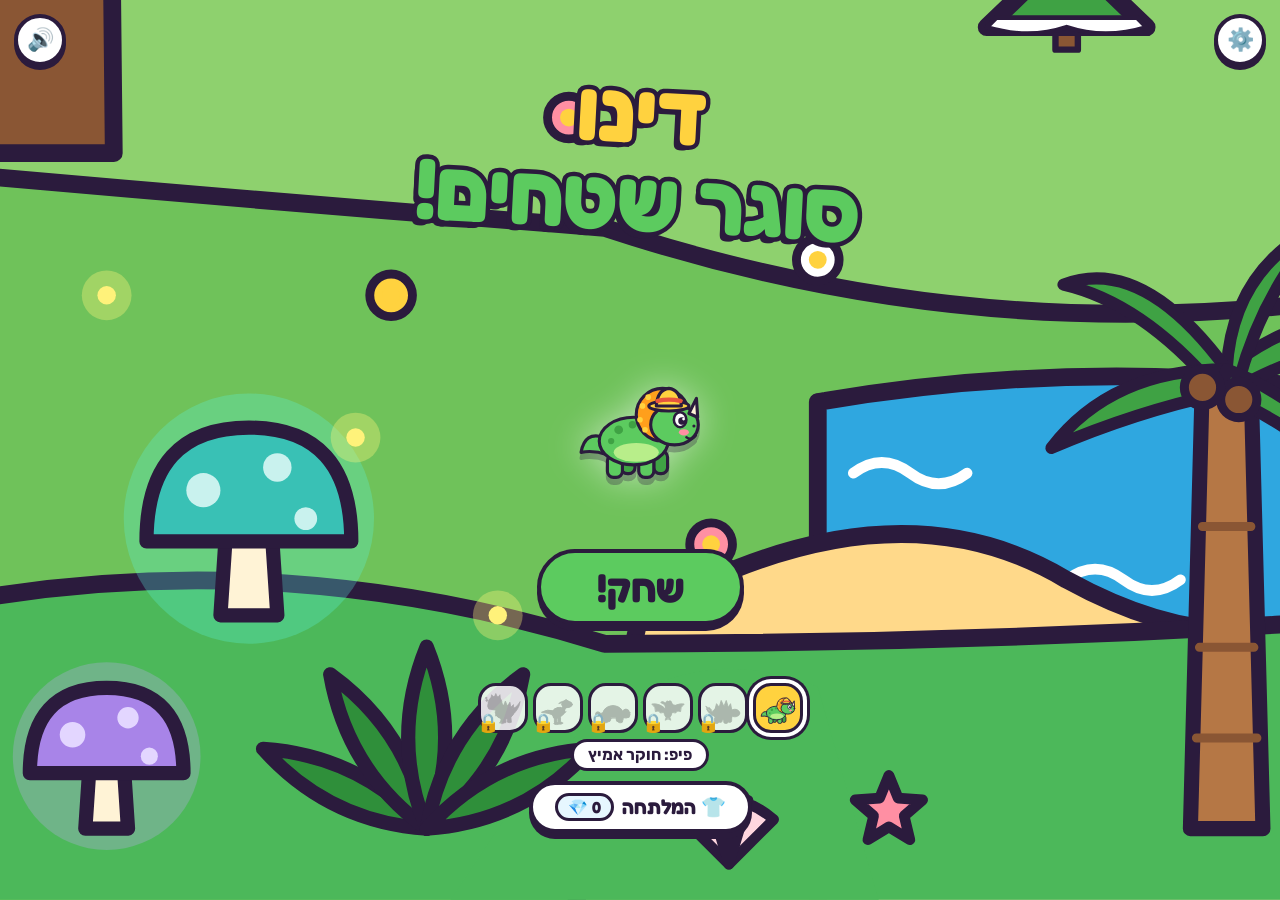
==== game/index.html @ 5ebc2480 "Controls toggle is a real slider: drag the knob or tap to flip Co-Authored-By: Claude Opus 5.5 <nore" ====
<!doctype html>
<html lang="he" dir="rtl">
<head>
<meta charset="utf-8">
<meta name="viewport" content="width=device-width,initial-scale=1,maximum-scale=1,user-scalable=no,viewport-fit=cover">
<meta name="theme-color" content="#2B1B3D">
<meta name="mobile-web-app-capable" content="yes">
<title>דינו סוגר שטחים</title>
<link rel="manifest" href="manifest.webmanifest">
<link rel="icon" href="icons/icon.svg" type="image/svg+xml">
<link rel="preconnect" href="https://fonts.googleapis.com">
<link rel="preconnect" href="https://fonts.gstatic.com" crossorigin>
<link rel="stylesheet" href="https://fonts.googleapis.com/css2?family=Fredoka:wght@600;700&family=Rubik:wght@500;700&display=swap">
<link rel="stylesheet" href="style.css">
</head>
<body>

<section id="title" class="screen title-bg">
  <div class="title-inner">
    <div class="logo">דינו<br><span>סוגר שטחים!</span></div>
    <canvas id="titleHero" class="hero bob" aria-hidden="true"></canvas>
    <button id="playBtn" class="btn big">שחק!</button>
    <div class="chars-box">
      <div id="chars" class="chars"></div>
      <div id="charPerk" class="perk"></div>
      <button id="shopBtn" class="btn alt shop-btn">👕 המלתחה <span id="titleGems" class="gem-pill"></span></button>
    </div>
  </div>
  <button id="muteBtn" class="icon-btn corner" aria-label="צליל">🔊</button>
  <button id="settingsBtn" class="icon-btn corner end" aria-label="הגדרות">⚙️</button>

  <div id="settings" class="overlay" hidden>
    <div class="panel">
      <h2>הגדרות</h2>
      <div id="resetAsk" class="settings-step">
        <button id="resetBtn" class="btn alt">איפוס התקדמות</button>
        <button id="settingsClose" class="btn">סגירה</button>
      </div>
      <div id="resetConfirm" class="settings-step" hidden>
        <p class="warn">בטוחים? כל הכוכבים, השלבים והדמויות שנפתחו יימחקו, ואי אפשר לבטל את זה.</p>
        <button id="resetYes" class="btn danger">כן, לאפס הכול</button>
        <button id="resetNo" class="btn alt">ביטול</button>
      </div>
      <p id="resetDone" class="done" hidden>ההתקדמות אופסה. מתחילים מההתחלה!</p>
    </div>
  </div>
</section>

<section id="shop" class="screen" hidden>
  <header class="shop-head">
    <button id="shopBack" class="icon-btn" aria-label="חזרה">→</button>
    <h1>המלתחה</h1>
    <span id="shopGems" class="gem-pill big"></span>
  </header>
  <div class="shop-stage">
    <button id="shopPrev" class="icon-btn small" aria-label="הדינו הקודם">→</button>
    <canvas id="shopHero" class="shop-hero" aria-hidden="true"></canvas>
    <button id="shopNext" class="icon-btn small" aria-label="הדינו הבא">←</button>
  </div>
  <div class="shop-action">
    <div id="shopItemName" class="shop-item-name"></div>
    <button id="shopBuy" class="btn" hidden></button>
  </div>
  <div class="shop-tabs" role="tablist">
    <button class="tab" data-slot="head">🎩 כובעים</button>
    <button class="tab" data-slot="face">😎 פנים</button>
    <button class="tab" data-slot="body">🎀 גוף</button>
  </div>
  <div id="shopGrid" class="shop-grid"></div>
</section>

<section id="map" class="screen" hidden>
  <div id="mapStage" class="map-stage">
    <img id="mapBg" class="map-bg" alt="">
    <div id="levels" class="levels"></div>
    <img id="mapPrize" class="map-prize" alt="">
  </div>
  <header class="map-head">
    <button id="mapBack" class="icon-btn" aria-label="חזרה">→</button>
    <h1 id="worldName"></h1>
  </header>
  <div id="worldLocked" class="world-locked" hidden></div>
  <div id="levelInfo" class="overlay" hidden>
    <div class="panel level-info">
      <button id="infoClose" class="icon-btn small info-close" aria-label="סגירה">✕</button>
      <img id="infoFace" class="info-face" alt="" hidden>
      <div id="infoWorld" class="info-world"></div>
      <h2 id="infoTitle"></h2>
      <div id="infoGoal" class="info-goal"></div>
      <div id="infoStars" class="stars-big small"></div>
      <div id="infoBest" class="info-best"></div>
      <div id="infoTimes" class="info-times"></div>
      <div id="infoChal"></div>
      <button id="infoPlay" class="btn big">שחק!</button>
    </div>
  </div>
  <div class="world-nav">
    <button id="prevWorld" class="icon-btn" aria-label="עולם קודם">→</button>
    <span id="worldNum"></span>
    <button id="nextWorld" class="icon-btn" aria-label="עולם הבא">←</button>
  </div>
</section>

<section id="game" class="screen" hidden>
  <div class="hud">
    <button id="pauseBtn" class="icon-btn small" aria-label="הפסקה">❚❚</button>
    <div id="lives" class="lives"></div>
    <div class="level-box">
      <div id="levelName" class="level-name"></div>
      <div id="timer" class="timer">⏱ <bdi id="timerNum">0:00</bdi></div>
    </div>
    <div class="meter">
      <div class="meter-bar"><div id="meterFill" class="meter-fill"></div><div id="meterGoal" class="meter-goal"></div></div>
      <div id="meterNum" class="meter-num"></div>
    </div>
  </div>
  <div id="boardWrap" class="board-wrap">
    <canvas id="cv"></canvas>
    <div id="banner" class="banner" hidden></div>
  </div>
  <div id="hint" class="hint" hidden></div>
  <div id="pad" class="pad" aria-label="חיצים">
    <div class="arr up" data-d="up"><svg viewBox="0 0 24 24"><path d="M12 5 L20 17 L4 17 Z"/></svg></div>
    <div class="arr right" data-d="right"><svg viewBox="0 0 24 24"><path d="M19 12 L7 20 L7 4 Z"/></svg></div>
    <div class="arr down" data-d="down"><svg viewBox="0 0 24 24"><path d="M12 19 L4 7 L20 7 Z"/></svg></div>
    <div class="arr left" data-d="left"><svg viewBox="0 0 24 24"><path d="M5 12 L17 4 L17 20 Z"/></svg></div>
  </div>

  <div id="pause" class="overlay" hidden>
    <div class="panel pause-panel">
      <div class="pause-nap" aria-hidden="true"><img id="pauseDino" alt=""><span class="zz">z<i>z</i><b>z</b></span></div>
      <h2>הפסקה</h2>
      <button id="resumeBtn" class="btn resume">
        <svg class="ic" viewBox="0 0 48 48"><path class="fill" d="M15 9 L39 24 L15 39 Z"/></svg>
        ממשיכים
      </button>
      <div class="pause-grid">
        <button id="restartBtn" class="ptile t-restart">
          <svg class="ic" viewBox="0 0 48 48"><path class="o" d="M35.3 17.5 A13 13 0 1 0 36.2 28.4"/><path class="i" d="M35.3 17.5 A13 13 0 1 0 36.2 28.4"/><path class="fill" d="M38.6 20 L43 31.5 L30 27.5 Z"/></svg>
          <span>מחדש</span>
        </button>
        <button id="pauseMapBtn" class="ptile t-map">
          <svg class="ic" viewBox="0 0 48 48"><path class="fill paper" d="M5 12 L17 8 L31 12 L43 8 L43 36 L31 40 L17 36 L5 40 Z"/><path class="line" d="M17 8 V36 M31 12 V40"/><path class="dash" d="M10 33 Q16 22 24 26 T34 19"/><path class="x" d="M33 15 L39 21 M39 15 L33 21"/></svg>
          <span>מפה</span>
        </button>
        <button id="pauseHomeBtn" class="ptile t-home">
          <svg class="ic" viewBox="0 0 48 48"><path class="fill" d="M6 25 L24 8 L42 25 L37 25 L37 40 L11 40 L11 25 Z"/><rect class="fill door" x="20" y="28" width="8" height="12" rx="3"/></svg>
          <span>בית</span>
        </button>
      </div>
      <div class="pause-row">
        <button id="pauseMuteBtn" class="round-toggle" aria-label="צליל">
          <svg class="ic" viewBox="0 0 48 48"><path class="fill" d="M7 19 H15 L26 10 V38 L15 29 H7 Z"/><g class="on-only"><path class="line" d="M31 18 Q35 24 31 30"/><path class="line" d="M35 13 Q43 24 35 35"/></g><path class="x off-only" d="M32 19 L42 29 M42 19 L32 29"/></svg>
        </button>
        <div id="controlSeg" class="seg" role="radiogroup" aria-label="שליטה">
          <span class="thumb" aria-hidden="true"></span>
          <button data-m="pad" role="radio">
            <svg class="ic" viewBox="0 0 48 48"><path class="fill" d="M18 6 H30 V18 H42 V30 H30 V42 H18 V30 H6 V18 H18 Z"/><circle class="dot" cx="24" cy="24" r="3.5"/></svg>
            חיצים
          </button>
          <button data-m="swipe" role="radio">
            <svg class="ic" viewBox="0 0 48 48"><path class="o" d="M10 34 Q20 14 36 14"/><path class="i" d="M10 34 Q20 14 36 14"/><path class="fill" d="M34 6 L45 14 L34 22 Z"/><circle class="fill tip" cx="10" cy="35" r="6"/></svg>
            החלקה
          </button>
        </div>
      </div>
    </div>
  </div>

  <div id="win" class="overlay bottom" hidden>
    <div class="panel">
      <h2 id="winTitle">כל הכבוד!</h2>
      <div id="winStars" class="stars-big"></div>
      <div id="winTime" class="time-row"></div>
      <div id="winChal"></div>
      <div id="winScore" class="score"></div>
      <div id="unlock" class="unlock" hidden>
        <div class="unlock-row">
          <img id="unlockImg" alt="">
          <div id="unlockText"></div>
        </div>
        <button id="pickBtn" class="btn pick"></button>
      </div>
      <button id="nextBtn" class="btn">לשלב הבא</button>
      <button id="winRetryBtn" class="btn alt">שוב</button>
      <button id="winMapBtn" class="btn alt">למפה</button>
    </div>
  </div>

  <div id="lose" class="overlay" hidden>
    <div class="panel">
      <img id="loseImg" class="sad" src="assets/pip.svg" alt="">
      <h2>אוי! הביצים נגמרו</h2>
      <button id="retryBtn" class="btn">ננסה שוב!</button>
      <button id="loseMapBtn" class="btn alt">למפה</button>
    </div>
  </div>
</section>

<script src="outfits.js"></script>
<script src="game.js"></script>
</body>
</html>
---- game/style.css ----
:root {
  --ink: #2B1B3D;
  --sun: #FFD23F;
  --leaf: #5CCB5F;
  --lava: #E8553D;
  --paper: #FFFFFF;
  --muted: #5B4A6E;
  --display: "Fredoka", "Arial Rounded MT Bold", "Segoe UI", sans-serif;
  --body: "Rubik", "Segoe UI", Arial, sans-serif;
}
* { box-sizing: border-box; -webkit-tap-highlight-color: transparent; }
[hidden] { display: none !important; }
html, body {
  height: 100%; margin: 0; overflow: hidden;
  background: var(--ink); color: var(--ink);
  font-family: var(--body);
  overscroll-behavior: none; touch-action: none;
  user-select: none; -webkit-user-select: none;
}
button { font: inherit; color: inherit; cursor: pointer; }
img { -webkit-user-drag: none; }

.screen {
  position: fixed; inset: 0;
  display: flex; flex-direction: column;
  padding: env(safe-area-inset-top, 0px) env(safe-area-inset-right, 0px) env(safe-area-inset-bottom, 0px) env(safe-area-inset-left, 0px);
}
.title-bg { background: #4CB85A url("assets/title-bg.svg") center bottom / cover no-repeat; }

/* Buttons */
.btn {
  font-family: var(--display); font-weight: 700; font-size: 24px;
  background: var(--sun); border: 4px solid var(--ink); border-radius: 999px;
  padding: 10px 28px; box-shadow: 0 6px 0 var(--ink);
  min-width: 200px;
  transition: transform 0.06s;
}
.btn:active { transform: translateY(4px); box-shadow: 0 2px 0 var(--ink); }
.btn.alt { background: var(--paper); font-size: 20px; padding: 8px 22px; }
.btn.big { font-size: 40px; padding: 10px 56px; background: var(--leaf); }
.icon-btn {
  width: 52px; height: 52px; border-radius: 50%;
  border: 4px solid var(--ink); background: var(--paper);
  font-size: 22px; font-weight: 700; line-height: 1;
  display: grid; place-items: center; box-shadow: 0 4px 0 var(--ink);
  color: var(--ink);
}
.icon-btn:active { transform: translateY(3px); box-shadow: 0 1px 0 var(--ink); }
.icon-btn.small { width: 40px; height: 40px; font-size: 14px; border-width: 3px; box-shadow: 0 3px 0 #000; }
.icon-btn.corner { position: absolute; top: calc(env(safe-area-inset-top, 0px) + 14px); left: calc(env(safe-area-inset-left, 0px) + 14px); }
.icon-btn.corner.end { left: auto; right: calc(env(safe-area-inset-right, 0px) + 14px); }
.settings-step { display: flex; flex-direction: column; align-items: center; gap: 12px; }
.panel .warn { margin: 0; text-align: center; font-weight: 700; color: var(--muted); max-width: 26ch; }
.panel .done { margin: 0; font-weight: 800; color: #2F8A33; text-align: center; }
.btn.danger { background: var(--lava); color: var(--paper); }

/* Title */
.title-inner { flex: 1; display: flex; flex-direction: column; align-items: center; justify-content: space-evenly; padding: 16px; gap: 8px; }
.logo {
  font-family: var(--display); font-weight: 700;
  font-size: clamp(48px, 15vw, 86px); line-height: 1.02; text-align: center;
  color: var(--sun);
  -webkit-text-stroke: 9px var(--ink); paint-order: stroke fill;
  text-shadow: -5px 6px 0 var(--ink);
  transform: rotate(3deg);
}
.logo span { color: var(--leaf); }
.hero { width: min(60vw, 260px); height: min(44vw, 190px); filter: drop-shadow(0 6px 0 rgba(43,27,61,.3)) drop-shadow(0 0 18px rgba(255,255,255,.55)); }
.chars-box { display: flex; flex-direction: column; align-items: center; gap: 6px; width: 100%; }
.chars { display: flex; gap: 5px; justify-content: center; flex-wrap: wrap; }
.char {
  width: min(50px, 13vw); height: min(50px, 13vw); border-radius: 18px; padding: 4px;
  border: 3px solid var(--ink); background: rgba(255,255,255,.85);
  position: relative; display: grid; place-items: center;
}
.char img { width: 100%; height: 100%; object-fit: contain; }
.char.sel { background: var(--sun); box-shadow: 0 0 0 4px var(--paper), 0 0 0 7px var(--ink); }
.char.locked img { filter: brightness(0) opacity(.25); }
.char .lock { position: absolute; bottom: -4px; left: -4px; font-size: 18px; }
.perk {
  font-weight: 700; font-size: 16px; background: var(--paper); border: 3px solid var(--ink);
  border-radius: 999px; padding: 3px 14px; min-height: 32px;
}

/* Map: a fixed-ratio illustrated stage; header and world switcher float on top of it */
#map { background: #4CB85A; padding: 0; }
#map[data-world="2"] { background: #3F9A3C; }
#map[data-world="3"] { background: #2FA7E0; }
#map[data-world="4"] { background: #EEF6FF; }
#map[data-world="5"] { background: #1A3A30; }
.map-stage {
  /* Leave room at the bottom for the world switcher so it never covers level 1 */
  --nav-room: calc(env(safe-area-inset-bottom, 0px) + 84px);
  position: absolute; left: 50%; top: calc((100% - var(--nav-room)) / 2); transform: translate(-50%, -50%);
  height: min(100% - var(--nav-room), calc(100vw * 780 / 360)); aspect-ratio: 360 / 780;
  container-type: inline-size;
}
.map-bg { position: absolute; inset: 0; width: 100%; height: 100%; }
.map-prize {
  position: absolute; left: 72.8%; top: 15.4%; width: 26%; transform: translate(-50%, -50%);
  filter: drop-shadow(0 4px 0 rgba(43,27,61,.3));
}
.map-prize.locked { filter: brightness(0) opacity(.35); }
.map-head {
  position: absolute; top: 0; left: 0; right: 0; z-index: 2;
  display: flex; align-items: center; gap: 12px;
  padding: calc(env(safe-area-inset-top, 0px) + 12px) 16px 12px;
}
.map-head h1 {
  font-family: var(--display); font-weight: 700; font-size: 34px; margin: 0;
  color: var(--paper); -webkit-text-stroke: 7px var(--ink); paint-order: stroke fill;
}
.levels { position: absolute; inset: 0; }
.level {
  position: absolute; transform: translate(-50%, -50%);
  width: 23cqw; height: 23cqw; border-radius: 50%;
  border: 1.3cqw solid var(--ink); background: var(--sun); box-shadow: 0 1.6cqw 0 var(--ink);
  display: flex; flex-direction: column; align-items: center; justify-content: center;
  font-family: var(--display); font-weight: 700; font-size: 9cqw; line-height: 1;
}
.level:active { translate: 0 1cqw; box-shadow: 0 .5cqw 0 var(--ink); }
.level .st { font-size: 4.4cqw; letter-spacing: .2cqw; margin-top: .8cqw; }
.level .st .on { color: #FF9F1C; -webkit-text-stroke: 1px var(--ink); }
.level .st .off { color: rgba(43,27,61,.25); }
.level.locked { background: #CFC6D9; color: rgba(43,27,61,.4); }
.level.locked .st { display: none; }
.level.boss { background: var(--lava); color: var(--paper); -webkit-text-stroke: 1.2cqw var(--ink); paint-order: stroke fill; font-size: 7cqw; }
.level.boss .st { -webkit-text-stroke: 0; }
.level.boss.locked { background: #CFC6D9; color: rgba(43,27,61,.4); -webkit-text-stroke: 0; }
.level .boss-face {
  position: absolute; left: 50%; bottom: 72%; width: 21cqw; height: auto; transform: translateX(-50%);
  pointer-events: none; animation: bossBob 1.6s ease-in-out infinite;
}
.level.locked .boss-face { filter: grayscale(1) brightness(.75); opacity: .8; animation: none; }
@keyframes bossBob { 50% { transform: translateX(-50%) translateY(-1.2cqw) rotate(-3deg); } }
.world-nav {
  position: absolute; left: 50%; bottom: calc(env(safe-area-inset-bottom, 0px) + 12px); transform: translateX(-50%); z-index: 2;
  display: flex; align-items: center; gap: 12px;
  background: rgba(255,255,255,.92); border: 4px solid var(--ink); border-radius: 999px;
  box-shadow: 0 5px 0 var(--ink); padding: 6px 8px;
}
.world-nav span { font-family: var(--display); font-weight: 700; font-size: 18px; color: var(--ink); white-space: nowrap; }
.world-nav .icon-btn { width: 46px; height: 46px; box-shadow: none; background: var(--sun); }
.world-nav .icon-btn:disabled { background: #E7E1EE; color: rgba(43,27,61,.35); border-color: rgba(43,27,61,.35); }
.world-locked {
  position: absolute; left: 50%; top: 42%; transform: translate(-50%, -50%); z-index: 2;
  background: var(--paper); border: 4px solid var(--ink); border-radius: 22px; box-shadow: 0 5px 0 var(--ink);
  padding: 10px 18px; font-weight: 800; font-size: 18px; text-align: center; white-space: nowrap;
}
.world-locked::before { content: "🔒 "; }

/* Game */
#game { background: var(--ink); }
.hud { display: flex; align-items: center; justify-content: space-between; gap: 8px; padding: 8px 12px; color: var(--paper); }
.lives { display: flex; gap: 3px; }
.lives img { width: 22px; height: auto; }
.lives img.lost { opacity: .25; filter: grayscale(1); }
.level-name { font-family: var(--display); font-weight: 700; font-size: 18px; white-space: nowrap; }
.level-box { display: flex; flex-direction: column; align-items: center; line-height: 1.1; }
.timer { font-weight: 700; font-size: 14px; color: rgba(255,255,255,.8); white-space: nowrap; }
.timer bdi { font-family: var(--display); display: inline-block; min-width: 2.4em; text-align: start; }
.meter { display: flex; flex-direction: column; align-items: flex-end; gap: 2px; }
.meter-bar { position: relative; width: 92px; height: 16px; border-radius: 99px; background: #1E1229; border: 2px solid var(--paper); overflow: hidden; }
.meter-fill { position: absolute; top: 0; bottom: 0; inset-inline-start: 0; width: 0; background: var(--leaf); transition: width .3s; }
.meter-goal { position: absolute; top: -2px; bottom: -2px; width: 3px; background: var(--sun); }
.meter-num { font-family: var(--display); font-weight: 700; font-size: 13px; }
.meter.boss .meter-fill { background: var(--lava); }
.meter.boss .meter-goal { display: none; }
.meter.boss .meter-num { font-size: 17px; line-height: 1; letter-spacing: 1px; }
.meter.boss .meter-num .on { color: #FF6B8A; }
.meter.boss .meter-num .off { color: rgba(255,255,255,.22); }
.meter.boss .meter-num .boss-pct { font-size: 12px; letter-spacing: 0; margin-top: 2px; text-align: end; }
.board-wrap { flex: 1; position: relative; display: grid; place-items: center; min-height: 0; padding: 0 6px; }
#cv { display: block; }
.hint { text-align: center; color: rgba(255,255,255,.75); font-weight: 700; font-size: 14px; padding: 6px 12px 10px; }
.banner {
  position: absolute; inset: 0; display: grid; place-items: center; pointer-events: none; padding: 16px;
  background: rgba(20,12,32,.55); animation: fadeIn .2s ease-out;
  font-family: var(--display); font-weight: 700; text-align: center; line-height: 1.1;
}
.banner.boss { place-items: end center; padding-bottom: 28px; background: linear-gradient(rgba(20,12,32,0) 30%, rgba(20,12,32,.6) 60%); }
@keyframes fadeIn { from { opacity: 0; } }
.ready-card {
  background: var(--paper); color: var(--ink); border: 5px solid var(--ink); border-radius: 26px; box-shadow: 0 7px 0 var(--ink);
  padding: 14px 12px 16px; width: min(320px, 100%); display: flex; flex-direction: column; align-items: center; gap: 6px;
  animation: pop .35s cubic-bezier(.3, 1.5, .5, 1);
}
.ready-world { font-size: 18px; color: var(--muted); }
.ready-title { font-size: 46px; line-height: 1; color: var(--sun); -webkit-text-stroke: 8px var(--ink); paint-order: stroke fill; }
.ready-title.boss { font-size: 34px; color: var(--lava); }
.ready-goal { font-size: 26px; background: #E6F7D9; border: 3px solid var(--ink); border-radius: 99px; padding: 2px 16px; margin-top: 4px; }
.ready-card .best-line { display: block; font-family: var(--body); font-size: 16px; color: var(--muted); }
.ready-card .chal-row { margin-top: 4px; flex-wrap: nowrap; gap: 4px; }
.ready-card .chal { font-size: 13px; padding: 2px 6px; white-space: nowrap; }
.ready-bar { width: 100%; height: 8px; border-radius: 99px; background: rgba(43,27,61,.12); overflow: hidden; margin-top: 6px; }
.ready-bar i { display: block; height: 100%; background: var(--leaf); border-radius: 99px; transform-origin: right; animation: readyFill linear both; }
@keyframes readyFill { from { transform: scaleX(0); } to { transform: scaleX(1); } }
#game:has(#pause:not([hidden])) .ready-bar i { animation-play-state: paused; }
.banner.go { background: none; animation: none; place-items: center; }
.go-word {
  font-size: 72px; color: var(--sun); -webkit-text-stroke: 10px var(--ink); paint-order: stroke fill;
  animation: goPop .75s cubic-bezier(.2, 1.4, .5, 1) both;
}
@keyframes goPop { 0% { transform: scale(.3) rotate(-8deg); opacity: 0; } 25% { transform: scale(1.15) rotate(3deg); opacity: 1; } 70% { transform: scale(1); opacity: 1; } 100% { transform: scale(1.4); opacity: 0; } }
@keyframes pop { from { transform: scale(.6); opacity: 0; } to { transform: scale(1); opacity: 1; } }

.pad {
  flex: none; align-self: center; position: relative;
  width: 196px; height: 196px; margin: 6px 0 14px;
  border-radius: 50%; background: rgba(255,255,255,.07);
  touch-action: none;
}
.arr {
  position: absolute; width: 70px; height: 70px; border-radius: 20px;
  background: var(--sun); border: 4px solid #000; box-shadow: 0 5px 0 #000;
  display: grid; place-items: center; pointer-events: none;
}
.arr svg { width: 34px; height: 34px; fill: var(--ink); }
.arr.up { left: 63px; top: 0; }
.arr.down { left: 63px; bottom: 5px; }
.arr.left { left: 0; top: 60px; }
.arr.right { right: 0; top: 60px; }
.arr.on { background: #FFF1B0; transform: translateY(3px); box-shadow: 0 2px 0 #000; }
@media (max-height: 700px) {
  .pad { transform: scale(.82); margin: -12px 0 -6px; }
}

.overlay { position: absolute; inset: 0; background: rgba(43,27,61,.6); display: grid; place-items: center; padding: 16px; }
.panel {
  background: var(--paper); border: 5px solid var(--ink); border-radius: 30px; box-shadow: 0 8px 0 var(--ink);
  padding: 22px 22px 26px; display: flex; flex-direction: column; align-items: center; gap: 14px;
  width: min(340px, 100%); animation: pop .3s ease-out;
}
.panel h2 { font-family: var(--display); font-weight: 700; font-size: 38px; margin: 0; }

/* Pause: sleepy dino on top, one big play button, colorful tiles, settings row */
.ic { display: block; overflow: visible; }
.ic .fill { fill: var(--paper); stroke: var(--ink); stroke-width: 4; stroke-linejoin: round; }
.ic .fill.paper { fill: #FFF4C9; }
.ic .door { fill: var(--sun); }
.ic .o { fill: none; stroke: var(--ink); stroke-width: 11; stroke-linecap: round; }
.ic .i { fill: none; stroke: var(--paper); stroke-width: 4.5; stroke-linecap: round; }
.ic .line { fill: none; stroke: var(--ink); stroke-width: 4; stroke-linecap: round; }
.ic .dash { fill: none; stroke: #E8553D; stroke-width: 3.5; stroke-linecap: round; stroke-dasharray: 1 6; }
.ic .x { fill: none; stroke: #E8253D; stroke-width: 5; stroke-linecap: round; }
.ic .dot { fill: var(--ink); }
.pause-panel {
  position: relative; margin-top: 54px; gap: 16px; padding: 46px 20px 20px;
  background: radial-gradient(circle at 20% 15%, rgba(255,210,63,.18) 0 40px, transparent 41px),
              radial-gradient(circle at 88% 70%, rgba(79,195,247,.16) 0 56px, transparent 57px), #FFFBEF;
}
.pause-panel h2 { color: var(--sun); -webkit-text-stroke: 8px var(--ink); paint-order: stroke fill; line-height: 1; margin-top: -4px; }
.pause-nap { position: absolute; top: -64px; left: 50%; transform: translateX(-50%); width: 104px; height: 104px; }
.pause-nap img {
  width: 100%; height: 100%; object-fit: contain; filter: drop-shadow(0 4px 0 rgba(43,27,61,.35));
  animation: napBreath 2.6s ease-in-out infinite; transform-origin: 50% 90%;
}
@keyframes napBreath { 50% { transform: scale(1.04, .96) rotate(-2deg); } }
.zz { position: absolute; top: 34px; right: -10px; font-family: var(--display); font-weight: 700; color: var(--paper); -webkit-text-stroke: 4px var(--ink); paint-order: stroke fill; font-size: 18px; }
.zz, .zz i, .zz b { font-style: normal; }
.zz i { position: absolute; left: 10px; top: -14px; font-size: 22px; }
.zz b { position: absolute; left: 22px; top: -32px; font-size: 27px; }
.zz { animation: zzFloat 2.6s ease-in-out infinite; }
@keyframes zzFloat { 50% { transform: translate(3px, -5px); opacity: .7; } }

.btn.resume {
  width: 100%; display: flex; align-items: center; justify-content: center; gap: 12px;
  background: var(--leaf); font-size: 32px; padding: 10px 20px; box-shadow: 0 7px 0 var(--ink);
}
.btn.resume .ic { width: 38px; height: 38px; }
.pause-grid { width: 100%; display: grid; grid-template-columns: repeat(3, 1fr); gap: 10px; }
.ptile {
  display: flex; flex-direction: column; align-items: center; gap: 4px;
  border: 4px solid var(--ink); border-radius: 22px; box-shadow: 0 5px 0 var(--ink);
  padding: 10px 4px 8px; font-family: var(--display); font-weight: 700; font-size: 18px; color: var(--ink);
  transition: transform .06s;
}
.ptile:active, .round-toggle:active { transform: translateY(4px); box-shadow: 0 1px 0 var(--ink); }
.ptile .ic { width: 52px; height: 52px; }
.ptile.t-restart { background: #4FC3F7; }
.ptile.t-map { background: var(--sun); }
.ptile.t-home { background: #FF9EC0; }
.pause-row { width: 100%; display: flex; align-items: center; gap: 10px; padding-top: 4px; border-top: 3px dashed rgba(43,27,61,.18); padding-top: 14px; }
.round-toggle {
  flex: none; width: 58px; height: 58px; border-radius: 50%; display: grid; place-items: center;
  border: 4px solid var(--ink); background: #B9E4F7; box-shadow: 0 4px 0 var(--ink);
}
.round-toggle .ic { width: 34px; height: 34px; }
.round-toggle .off-only { display: none; }
.round-toggle.muted { background: #E7E1EE; }
.round-toggle.muted .on-only { display: none; }
.round-toggle.muted .off-only { display: inline; }
.seg {
  position: relative; touch-action: none; cursor: pointer;
  flex: 1; display: flex; padding: 4px; gap: 4px;
  background: #E7E1EE; border: 4px solid var(--ink); border-radius: 999px;
}
.seg button {
  flex: 1; display: flex; align-items: center; justify-content: center; gap: 5px;
  border-radius: 999px; padding: 6px 4px; border: 3px solid transparent; background: none;
  font-family: var(--display); font-weight: 700; font-size: 16px; color: rgba(43,27,61,.5);
}
.seg button .ic { width: 22px; height: 22px; opacity: .5; }
.seg button { position: relative; z-index: 1; pointer-events: none; transition: color .2s; }
.seg button.on { color: var(--ink); }
/* The yellow knob slides between the two sides (pad is on the right in RTL) */
.seg .thumb {
  position: absolute; top: 4px; bottom: 4px; right: 4px; width: calc(50% - 6px);
  background: var(--sun); border: 3px solid var(--ink); border-radius: 999px; box-shadow: 0 3px 0 var(--ink);
  transition: transform .28s cubic-bezier(.3, 1.4, .5, 1);
}
.seg.swipe .thumb { transform: translateX(calc(-100% - 4px)); }
.seg.dragging .thumb { transition: none; }
.seg button.on .ic { opacity: 1; }
.stars-big { font-size: 56px; line-height: 1; }
.stars-big span { display: inline-block; }
.stars-big span.on { animation: starIn .5s cubic-bezier(.3, 1.6, .5, 1) both; }
.stars-big span:nth-child(1) { animation-delay: .35s; }
.stars-big span:nth-child(2) { animation-delay: .65s; }
.stars-big span:nth-child(3) { animation-delay: .95s; }
@keyframes starIn { from { transform: scale(0) rotate(-120deg); } to { transform: scale(1) rotate(0); } }
.overlay.bottom { background: rgba(43,27,61,.18); place-items: end center; padding-bottom: calc(env(safe-area-inset-bottom, 0px) + 16px); }
.overlay.bottom .panel { animation: slideUp .45s cubic-bezier(.2, 1.3, .4, 1); gap: 10px; padding: 16px 20px 20px; }
.overlay.bottom .panel h2 { font-size: 32px; }
.overlay.bottom .btn { padding: 8px 24px; }
@keyframes slideUp { from { transform: translateY(120%); } to { transform: translateY(0); } }
#game[data-world="2"] { background: #1E3A24; }
#game[data-world="3"] { background: #12406A; }
#game[data-world="4"] { background: #2A3F66; }
#game[data-world="5"] { background: #0E0A26; }
.stars-big .on { color: #FF9F1C; -webkit-text-stroke: 3px var(--ink); }
.stars-big .off { color: #E7E1EE; -webkit-text-stroke: 3px var(--ink); }
.score { font-weight: 700; color: var(--muted); }
.time-row { display: flex; align-items: center; justify-content: center; gap: 8px; flex-wrap: wrap; font-weight: 800; font-size: 20px; }
.time-row bdi { font-family: var(--display); }
.time-row .record {
  background: var(--sun); border: 3px solid var(--ink); border-radius: 99px; padding: 2px 10px; font-size: 16px;
  animation: starIn .5s cubic-bezier(.3, 1.6, .5, 1) 1.2s both;
}
.time-row .best { color: var(--muted); font-size: 16px; white-space: nowrap; padding-inline: 4px; }
.time-row > span { white-space: nowrap; }
.level .best-time {
  position: absolute; top: 100%; left: 50%; transform: translateX(-50%); margin-top: 2.6cqw;
  background: rgba(255,255,255,.92); border: .8cqw solid var(--ink); border-radius: 99px;
  padding: .3cqw 2cqw; font-family: var(--display); font-size: 4cqw; color: var(--ink); white-space: nowrap;
  -webkit-text-stroke: 0;
}
.unlock { display: flex; flex-direction: column; align-items: stretch; gap: 8px; background: #FFF4C9; border: 3px solid var(--ink); border-radius: 18px; padding: 8px 14px 10px; font-weight: 800; }
.unlock-row { display: flex; align-items: center; gap: 10px; }
.unlock img { width: 64px; }
.unlock .pick { font-size: 20px; padding: 8px 14px; margin: 0; }
.unlock .pick.done { background: #7BD389; font-size: 17px; }
.unlock .perk-line { display: block; font-size: 14px; font-weight: 600; opacity: .8; margin-top: 2px; }
.sad { width: 110px; transform: rotate(-12deg); }

/* Gems + challenges */
.gem-pill {
  display: inline-block; background: var(--paper); border: 3px solid var(--ink); border-radius: 99px;
  padding: 1px 10px; font-family: var(--display); font-weight: 700; font-size: 18px; white-space: nowrap; direction: ltr;
}
.gem-pill.big { font-size: 22px; padding: 3px 14px; box-shadow: 0 4px 0 var(--ink); }
.shop-btn { display: inline-flex; align-items: center; gap: 8px; min-width: 0; margin-top: 4px; }
.shop-btn .gem-pill { background: #E6F7FF; font-size: 16px; }
.chal-row { display: flex; justify-content: center; gap: 18px 4px; flex-wrap: wrap; margin-top: 12px; }
.chal {
  position: relative; display: inline-flex; align-items: center; gap: 3px;
  background: rgba(255,255,255,.55); border: 3px solid var(--ink); border-radius: 99px; padding: 2px 7px;
  font-family: var(--body); font-weight: 800; font-size: 14px; color: rgba(43,27,61,.65);
  -webkit-text-stroke: 0; white-space: nowrap; line-height: 1.3;
}
.chal.done { background: var(--sun); color: var(--ink); }
.chal .plus {
  position: absolute; top: -16px; left: 50%; transform: translateX(-50%);
  background: #4FC3F7; color: var(--ink); border: 2px solid var(--ink); border-radius: 99px; padding: 0 6px; font-size: 13px;
  animation: starIn .5s cubic-bezier(.3, 1.6, .5, 1) 1.1s both;
}
.chal.fresh { animation: starIn .5s cubic-bezier(.3, 1.6, .5, 1) .8s both; }
#winChal .chal-row { margin-top: 14px; }
.score { display: flex; gap: 14px; align-items: center; justify-content: center; }
.gem-win { font-family: var(--display); font-size: 22px; color: var(--ink); direction: ltr; }
.level .best-time .cm { font-size: 3.2cqw; filter: grayscale(1) opacity(.3); }
.level .best-time .cm.on { filter: none; }

/* Level card on the map */
#levelInfo { z-index: 5; }
.level-info { position: relative; gap: 8px; padding-top: 18px; }
.level-info h2 { font-size: 34px; text-align: center; line-height: 1.1; }
.info-close { position: absolute; top: 10px; left: 10px; }
.info-face { width: 120px; margin: -70px 0 -6px; filter: drop-shadow(0 4px 0 rgba(43,27,61,.3)); }
.info-world { font-weight: 800; color: var(--muted); font-size: 16px; }
.info-goal { font-family: var(--display); font-weight: 700; font-size: 22px; background: var(--sun); border: 3px solid var(--ink); border-radius: 99px; padding: 2px 16px; }
.stars-big.small { font-size: 40px; }
.stars-big.small span { animation: none; }
.info-best { font-weight: 800; font-size: 20px; }
.info-best bdi, .info-times bdi { font-family: var(--display); }
.info-times { color: var(--muted); font-weight: 700; font-size: 15px; white-space: nowrap; }
#infoChal .chal-row { margin-top: 2px; }
.level-info .btn.big { margin-top: 6px; }

/* Wardrobe shop */
#shop { background: #9E6438 url("assets/wardrobe-bg.svg") center top / 100% auto no-repeat; color: var(--ink); }
.shop-head { display: flex; align-items: center; gap: 12px; padding: 12px 16px 4px; }
.shop-head h1 {
  flex: 1; margin: 0; font-family: var(--display); font-weight: 700; font-size: 34px;
  color: var(--sun); -webkit-text-stroke: 7px var(--ink); paint-order: stroke fill;
}
.shop-stage { display: flex; align-items: center; justify-content: center; gap: 4px; padding: 0 10px; }
.shop-hero {
  width: min(66vw, 300px); height: min(54vw, 240px); cursor: pointer;
}
.shop-hero.cheer { animation: cheer .7s cubic-bezier(.3, 1.6, .5, 1); }
@keyframes cheer { 30% { transform: translateY(-24px) scale(1.06) rotate(-4deg); } 60% { transform: translateY(0) rotate(3deg); } }
.shop-action { min-height: 64px; display: flex; flex-direction: column; align-items: center; gap: 6px; padding: 0 16px; }
.shop-item-name { color: var(--paper); font-weight: 800; font-size: 18px; min-height: 22px; text-align: center; }
#shopBuy { padding: 6px 22px; font-size: 22px; }
#shopBuy:disabled { background: #D8D2E3; color: rgba(43,27,61,.6); box-shadow: 0 3px 0 var(--ink); }
.shop-tabs { display: flex; gap: 6px; justify-content: center; padding: 10px 10px 8px; }
.shop-tabs .tab {
  flex: 1; max-width: 130px; border: 3px solid var(--ink); border-radius: 16px 16px 6px 6px;
  background: rgba(255,255,255,.55); font-weight: 800; font-size: 16px; padding: 7px 4px; white-space: nowrap;
}
.shop-tabs .tab.on { background: var(--paper); box-shadow: 0 4px 0 var(--ink); }
.shop-grid {
  flex: 1; min-height: 0; overflow-y: auto; touch-action: pan-y;
  display: grid; grid-template-columns: repeat(auto-fill, minmax(92px, 1fr)); gap: 10px;
  align-content: start; padding: 4px 14px calc(env(safe-area-inset-bottom, 0px) + 16px);
}
.shop-grid .item {
  position: relative; display: flex; flex-direction: column; align-items: center; gap: 2px;
  background: var(--paper); border: 4px solid var(--ink); border-radius: 18px; box-shadow: 0 4px 0 var(--ink); padding: 6px 4px 6px;
}
.shop-grid .item:active { transform: translateY(3px); box-shadow: 0 1px 0 var(--ink); }
.shop-grid .item canvas { width: 64px; height: 64px; }
.shop-grid .item .tag { font-family: var(--display); font-weight: 700; font-size: 16px; white-space: nowrap; }
.shop-grid .item.pricey canvas { opacity: .55; }
.shop-grid .item.pricey .tag { color: rgba(43,27,61,.5); }
.shop-grid .item.owned { background: #E6F7FF; }
.shop-grid .item.worn { background: #C9F2B5; }
.shop-grid .item.trying { background: #FFF4C9; outline: 4px solid var(--sun); outline-offset: 2px; }

@media (prefers-reduced-motion: no-preference) {
  .bob { animation: bob 1.8s ease-in-out infinite; }
  @keyframes bob { 50% { transform: translateY(-10px); } }
}
@media (max-height: 640px) {
  .hero { width: 150px; }
}
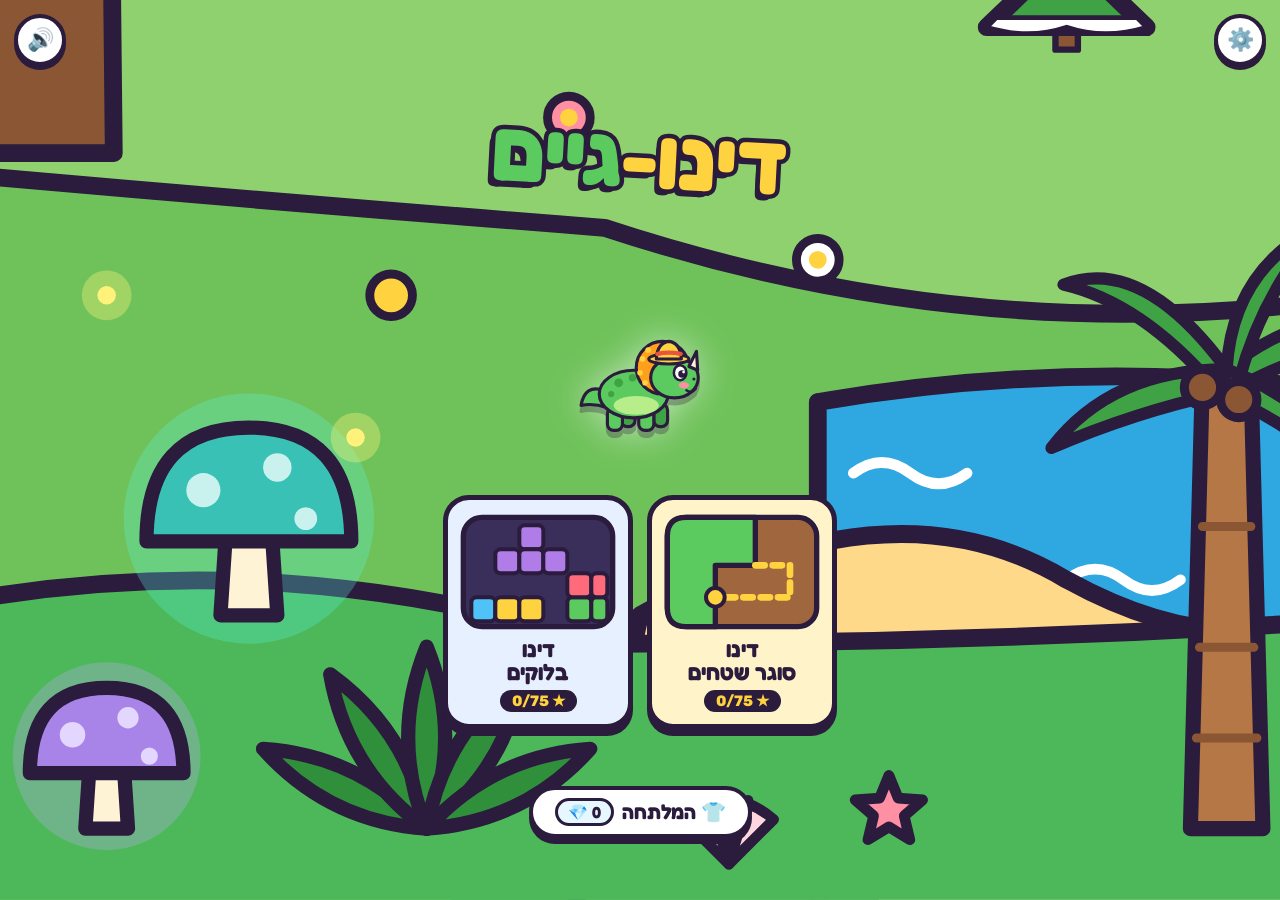
==== commit d71ed997: "Dino-Games hub + new falling-blocks game (דינו בלוקים) A hub screen picks between the two games. The" ====
--- a/game/index.html
+++ b/game/index.html
@@ -5,7 +5,7 @@
 <meta name="viewport" content="width=device-width,initial-scale=1,maximum-scale=1,user-scalable=no,viewport-fit=cover">
 <meta name="theme-color" content="#2B1B3D">
 <meta name="mobile-web-app-capable" content="yes">
-<title>דינו סוגר שטחים</title>
+<title>דינו-גיים</title>
 <link rel="manifest" href="manifest.webmanifest">
 <link rel="icon" href="icons/icon.svg" type="image/svg+xml">
 <link rel="preconnect" href="https://fonts.googleapis.com">
@@ -15,9 +15,62 @@
 </head>
 <body>
 
-<section id="title" class="screen title-bg">
+<section id="hub" class="screen title-bg" hidden>
+  <div class="hub-inner">
+    <div class="logo hub-logo">דינו-<span>גיים</span></div>
+    <canvas id="hubHero" class="hero hub-hero bob" aria-hidden="true"></canvas>
+    <div class="game-cards">
+      <button class="game-card dig" data-game="dig">
+        <svg class="card-art" viewBox="0 0 120 90" aria-hidden="true">
+          <rect x="4" y="4" width="112" height="82" rx="14" fill="#A0673F" stroke="#2B1B3D" stroke-width="4"/>
+          <path d="M4 18 Q4 4 18 4 H70 V40 H40 V86 H18 Q4 86 4 72 Z" fill="#5CCB5F" stroke="#2B1B3D" stroke-width="4" stroke-linejoin="round"/>
+          <path d="M70 40 H96 V64 H40" fill="none" stroke="#FFD23F" stroke-width="5" stroke-dasharray="7 6" stroke-linecap="round"/>
+          <circle cx="40" cy="64" r="7" fill="#FFD23F" stroke="#2B1B3D" stroke-width="3"/>
+        </svg>
+        <span class="card-name">דינו<br>סוגר שטחים</span>
+        <span class="card-stars"></span>
+      </button>
+      <button class="game-card blocks" data-game="blocks">
+        <svg class="card-art" viewBox="0 0 120 90" aria-hidden="true">
+          <rect x="4" y="4" width="112" height="82" rx="14" fill="#3A2E5A" stroke="#2B1B3D" stroke-width="4"/>
+          <g stroke="#2B1B3D" stroke-width="3">
+            <rect x="46" y="10" width="18" height="18" rx="4" fill="#B07CE8"/><rect x="28" y="28" width="18" height="18" rx="4" fill="#B07CE8"/>
+            <rect x="46" y="28" width="18" height="18" rx="4" fill="#B07CE8"/><rect x="64" y="28" width="18" height="18" rx="4" fill="#B07CE8"/>
+            <rect x="10" y="64" width="18" height="18" rx="4" fill="#4FC3F7"/><rect x="28" y="64" width="18" height="18" rx="4" fill="#FFD23F"/>
+            <rect x="46" y="64" width="18" height="18" rx="4" fill="#FFD23F"/><rect x="82" y="64" width="18" height="18" rx="4" fill="#5CCB5F"/>
+            <rect x="100" y="64" width="12" height="18" rx="4" fill="#5CCB5F"/><rect x="82" y="46" width="18" height="18" rx="4" fill="#FF6B7A"/>
+            <rect x="100" y="46" width="12" height="18" rx="4" fill="#FF6B7A"/>
+          </g>
+        </svg>
+        <span class="card-name">דינו<br>בלוקים</span>
+        <span class="card-stars"></span>
+      </button>
+    </div>
+    <button id="hubShopBtn" class="btn alt shop-btn">👕 המלתחה <span id="hubGems" class="gem-pill"></span></button>
+  </div>
+  <button id="muteBtn" class="icon-btn corner" aria-label="צליל">🔊</button>
+  <button id="settingsBtn" class="icon-btn corner end" aria-label="הגדרות">⚙️</button>
+
+  <div id="settings" class="overlay" hidden>
+    <div class="panel">
+      <h2>הגדרות</h2>
+      <div id="resetAsk" class="settings-step">
+        <button id="resetBtn" class="btn alt">איפוס התקדמות</button>
+        <button id="settingsClose" class="btn">סגירה</button>
+      </div>
+      <div id="resetConfirm" class="settings-step" hidden>
+        <p class="warn">בטוחים? כל הכוכבים, השלבים והדמויות שנפתחו יימחקו, ואי אפשר לבטל את זה.</p>
+        <button id="resetYes" class="btn danger">כן, לאפס הכול</button>
+        <button id="resetNo" class="btn alt">ביטול</button>
+      </div>
+      <p id="resetDone" class="done" hidden>ההתקדמות אופסה. מתחילים מההתחלה!</p>
+    </div>
+  </div>
+</section>
+
+<section id="title" class="screen title-bg" hidden>
   <div class="title-inner">
-    <div class="logo">דינו<br><span>סוגר שטחים!</span></div>
+    <div id="titleLogo" class="logo">דינו<br><span>סוגר שטחים!</span></div>
     <canvas id="titleHero" class="hero bob" aria-hidden="true"></canvas>
     <button id="playBtn" class="btn big">שחק!</button>
     <div class="chars-box">
@@ -26,29 +79,13 @@
       <button id="shopBtn" class="btn alt shop-btn">👕 המלתחה <span id="titleGems" class="gem-pill"></span></button>
     </div>
   </div>
-  <button id="muteBtn" class="icon-btn corner" aria-label="צליל">🔊</button>
-  <button id="settingsBtn" class="icon-btn corner end" aria-label="הגדרות">⚙️</button>
-
-  <div id="settings" class="overlay" hidden>
-    <div class="panel">
-      <h2>הגדרות</h2>
-      <div id="resetAsk" class="settings-step">
-        <button id="resetBtn" class="btn alt">איפוס התקדמות</button>
-        <button id="settingsClose" class="btn">סגירה</button>
-      </div>
-      <div id="resetConfirm" class="settings-step" hidden>
-        <p class="warn">בטוחים? כל הכוכבים, השלבים והדמויות שנפתחו יימחקו, ואי אפשר לבטל את זה.</p>
-        <button id="resetYes" class="btn danger">כן, לאפס הכול</button>
-        <button id="resetNo" class="btn alt">ביטול</button>
-      </div>
-      <p id="resetDone" class="done" hidden>ההתקדמות אופסה. מתחילים מההתחלה!</p>
-    </div>
-  </div>
+  <button id="titleHome" class="home-btn" aria-label="לכל המשחקים">
+    <svg class="ic" viewBox="0 0 48 48"><path class="fill" d="M6 25 L24 8 L42 25 L37 25 L37 40 L11 40 L11 25 Z"/><rect class="fill door" x="20" y="28" width="8" height="12" rx="3"/></svg>
+  </button>
 </section>
 
 <section id="shop" class="screen" hidden>
   <header class="shop-head">
-    <button id="shopBack" class="icon-btn" aria-label="חזרה">→</button>
     <h1>המלתחה</h1>
     <span id="shopGems" class="gem-pill big"></span>
   </header>
@@ -67,6 +104,9 @@
     <button class="tab" data-slot="body">🎀 גוף</button>
   </div>
   <div id="shopGrid" class="shop-grid"></div>
+  <button id="shopBack" class="home-btn" aria-label="למסך הראשי">
+    <svg class="ic" viewBox="0 0 48 48"><path class="fill" d="M6 25 L24 8 L42 25 L37 25 L37 40 L11 40 L11 25 Z"/><rect class="fill door" x="20" y="28" width="8" height="12" rx="3"/></svg>
+  </button>
 </section>
 
 <section id="map" class="screen" hidden>
@@ -76,7 +116,6 @@
     <img id="mapPrize" class="map-prize" alt="">
   </div>
   <header class="map-head">
-    <button id="mapBack" class="icon-btn" aria-label="חזרה">→</button>
     <h1 id="worldName"></h1>
   </header>
   <div id="worldLocked" class="world-locked" hidden></div>
@@ -99,6 +138,9 @@
     <span id="worldNum"></span>
     <button id="nextWorld" class="icon-btn" aria-label="עולם הבא">←</button>
   </div>
+  <button id="mapBack" class="home-btn" aria-label="למסך הראשי">
+    <svg class="ic" viewBox="0 0 48 48"><path class="fill" d="M6 25 L24 8 L42 25 L37 25 L37 40 L11 40 L11 25 Z"/><rect class="fill door" x="20" y="28" width="8" height="12" rx="3"/></svg>
+  </button>
 </section>
 
 <section id="game" class="screen" hidden>
@@ -116,6 +158,7 @@
   </div>
   <div id="boardWrap" class="board-wrap">
     <canvas id="cv"></canvas>
+    <canvas id="bcv"></canvas>
     <div id="banner" class="banner" hidden></div>
   </div>
   <div id="hint" class="hint" hidden></div>
@@ -124,6 +167,17 @@
     <div class="arr right" data-d="right"><svg viewBox="0 0 24 24"><path d="M19 12 L7 20 L7 4 Z"/></svg></div>
     <div class="arr down" data-d="down"><svg viewBox="0 0 24 24"><path d="M12 19 L4 7 L20 7 Z"/></svg></div>
     <div class="arr left" data-d="left"><svg viewBox="0 0 24 24"><path d="M5 12 L17 4 L17 20 Z"/></svg></div>
+  </div>
+  <div id="bpad" class="bpad" dir="ltr" hidden>
+    <div class="bpad-move">
+      <button class="bk" data-k="left" aria-label="שמאלה"><svg viewBox="0 0 24 24"><path d="M5 12 L17 4 L17 20 Z"/></svg></button>
+      <button class="bk" data-k="down" aria-label="מהר למטה"><svg viewBox="0 0 24 24"><path d="M12 19 L4 7 L20 7 Z"/></svg></button>
+      <button class="bk" data-k="right" aria-label="ימינה"><svg viewBox="0 0 24 24"><path d="M19 12 L7 20 L7 4 Z"/></svg></button>
+    </div>
+    <div class="bpad-act">
+      <button class="bk drop" data-k="drop" aria-label="להפיל"><svg viewBox="0 0 24 24"><path d="M12 21 L5 13 H19 Z M12 13 L5 5 H19 Z"/></svg></button>
+      <button class="bk rot" data-k="rot" aria-label="לסובב"><svg viewBox="0 0 48 48"><path class="o" d="M35.3 17.5 A13 13 0 1 0 36.2 28.4"/><path class="i" d="M35.3 17.5 A13 13 0 1 0 36.2 28.4"/><path d="M38.6 20 L43 31.5 L30 27.5 Z"/></svg></button>
+    </div>
   </div>
 
   <div id="pause" class="overlay" hidden>
@@ -198,6 +252,7 @@
 </section>
 
 <script src="outfits.js"></script>
+<script src="blocks.js"></script>
 <script src="game.js"></script>
 </body>
 </html>
--- a/game/style.css
+++ b/game/style.css
@@ -54,6 +54,28 @@
 .panel .done { margin: 0; font-weight: 800; color: #2F8A33; text-align: center; }
 .btn.danger { background: var(--lava); color: var(--paper); }
 
+/* Hub: pick a game */
+.hub-inner { flex: 1; display: flex; flex-direction: column; align-items: center; justify-content: space-evenly; padding: 70px 16px 20px; gap: 10px; }
+.hub-logo { font-size: clamp(54px, 17vw, 92px); }
+.hub-hero { height: min(36vw, 160px); }
+.game-cards { display: flex; gap: 14px; justify-content: center; width: 100%; }
+.game-card {
+  flex: 1; max-width: 190px; display: flex; flex-direction: column; align-items: center; gap: 6px;
+  background: var(--paper); border: 5px solid var(--ink); border-radius: 26px; box-shadow: 0 7px 0 var(--ink);
+  padding: 12px 10px 12px; transition: transform .06s;
+  animation: pop .35s cubic-bezier(.3, 1.5, .5, 1) both;
+}
+.game-card.blocks { animation-delay: .08s; }
+.game-card:active { transform: translateY(5px); box-shadow: 0 2px 0 var(--ink); }
+.game-card.dig { background: #FFF4C9; }
+.game-card.blocks { background: #E6F0FF; }
+.card-art { width: 100%; height: auto; }
+.card-name { font-family: var(--display); font-weight: 700; font-size: 22px; line-height: 1.05; }
+.card-stars {
+  font-weight: 800; font-size: 15px; background: var(--ink); color: var(--sun);
+  border-radius: 999px; padding: 2px 12px;
+}
+
 /* Title */
 .title-inner { flex: 1; display: flex; flex-direction: column; align-items: center; justify-content: space-evenly; padding: 16px; gap: 8px; }
 .logo {
@@ -65,6 +87,7 @@
   transform: rotate(3deg);
 }
 .logo span { color: var(--leaf); }
+#title[data-game="blocks"] .logo span { color: #4FC3F7; }
 .hero { width: min(60vw, 260px); height: min(44vw, 190px); filter: drop-shadow(0 6px 0 rgba(43,27,61,.3)) drop-shadow(0 0 18px rgba(255,255,255,.55)); }
 .chars-box { display: flex; flex-direction: column; align-items: center; gap: 6px; width: 100%; }
 .chars { display: flex; gap: 5px; justify-content: center; flex-wrap: wrap; }
@@ -83,7 +106,9 @@
 }
 
 /* Map: a fixed-ratio illustrated stage; header and world switcher float on top of it */
-#map { background: #4CB85A; padding: 0; }
+#map { background: #4CB85A; padding: 0; transition: background-color .35s; }
+.map-stage, .shop-grid { will-change: translate; }
+#map, #shop { overflow: hidden; }
 #map[data-world="2"] { background: #3F9A3C; }
 #map[data-world="3"] { background: #2FA7E0; }
 #map[data-world="4"] { background: #EEF6FF; }
@@ -106,6 +131,16 @@
   display: flex; align-items: center; gap: 12px;
   padding: calc(env(safe-area-inset-top, 0px) + 12px) 16px 12px;
 }
+/* Round pink home button in the bottom-left corner (map and wardrobe) */
+.home-btn {
+  position: absolute; z-index: 3;
+  left: calc(env(safe-area-inset-left, 0px) + 12px); bottom: calc(env(safe-area-inset-bottom, 0px) + 14px);
+  width: 62px; height: 62px; border-radius: 50%; display: grid; place-items: center;
+  background: #FF9EC0; border: 4px solid var(--ink); box-shadow: 0 5px 0 var(--ink);
+  transition: transform .06s;
+}
+.home-btn:active { transform: translateY(4px); box-shadow: 0 1px 0 var(--ink); }
+.home-btn .ic { width: 38px; height: 38px; }
 .map-head h1 {
   font-family: var(--display); font-weight: 700; font-size: 34px; margin: 0;
   color: var(--paper); -webkit-text-stroke: 7px var(--ink); paint-order: stroke fill;
@@ -141,6 +176,10 @@
 }
 .world-nav span { font-family: var(--display); font-weight: 700; font-size: 18px; color: var(--ink); white-space: nowrap; }
 .world-nav .icon-btn { width: 46px; height: 46px; box-shadow: none; background: var(--sun); }
+@media (max-width: 390px) {
+  .world-nav { gap: 8px; left: calc(50% + 34px); } /* make room for the home button */
+  .world-nav span { font-size: 16px; }
+}
 .world-nav .icon-btn:disabled { background: #E7E1EE; color: rgba(43,27,61,.35); border-color: rgba(43,27,61,.35); }
 .world-locked {
   position: absolute; left: 50%; top: 42%; transform: translate(-50%, -50%); z-index: 2;
@@ -221,6 +260,38 @@
 .arr.left { left: 0; top: 60px; }
 .arr.right { right: 0; top: 60px; }
 .arr.on { background: #FFF1B0; transform: translateY(3px); box-shadow: 0 2px 0 #000; }
+
+/* Blocks game: its own board canvas and button pad in the same game screen */
+#bcv { display: none; touch-action: none; }
+#game.blocks #cv { display: none; }
+#game.blocks #bcv { display: block; }
+.bpad {
+  flex: none; display: flex; align-items: center; justify-content: space-between; gap: 10px;
+  width: min(100%, 420px); align-self: center; padding: 4px 12px 14px; touch-action: none;
+}
+.bpad-move, .bpad-act { display: flex; align-items: center; gap: 8px; }
+.bk {
+  width: 64px; height: 64px; border-radius: 20px; padding: 0;
+  background: var(--sun); border: 4px solid #000; box-shadow: 0 5px 0 #000;
+  display: grid; place-items: center; touch-action: none;
+}
+.bk svg { width: 30px; height: 30px; fill: var(--ink); pointer-events: none; overflow: visible; }
+.bk.on { background: #FFF1B0; transform: translateY(3px); box-shadow: 0 2px 0 #000; }
+.bk.drop { background: #FF9EC0; }
+.bk.rot { width: 78px; height: 78px; border-radius: 50%; background: var(--leaf); }
+.bk.rot svg { width: 46px; height: 46px; }
+.bk.rot .o { fill: none; stroke: var(--ink); stroke-width: 11; stroke-linecap: round; }
+.bk.rot .i { fill: none; stroke: var(--paper); stroke-width: 4.5; stroke-linecap: round; }
+.bk.rot path:last-child { fill: var(--paper); stroke: var(--ink); stroke-width: 4; stroke-linejoin: round; }
+@media (max-width: 370px) {
+  .bk { width: 56px; height: 56px; }
+  .bk.rot { width: 68px; height: 68px; }
+}
+@media (max-height: 700px) {
+  .bk { width: 54px; height: 54px; border-radius: 16px; }
+  .bk.rot { width: 64px; height: 64px; }
+  .bpad { padding-bottom: 8px; }
+}
 @media (max-height: 700px) {
   .pad { transform: scale(.82); margin: -12px 0 -6px; }
 }
@@ -423,7 +494,7 @@
 .shop-grid {
   flex: 1; min-height: 0; overflow-y: auto; touch-action: pan-y;
   display: grid; grid-template-columns: repeat(auto-fill, minmax(92px, 1fr)); gap: 10px;
-  align-content: start; padding: 4px 14px calc(env(safe-area-inset-bottom, 0px) + 16px);
+  align-content: start; padding: 4px 14px calc(env(safe-area-inset-bottom, 0px) + 92px); /* room for the home button */
 }
 .shop-grid .item {
   position: relative; display: flex; flex-direction: column; align-items: center; gap: 2px;
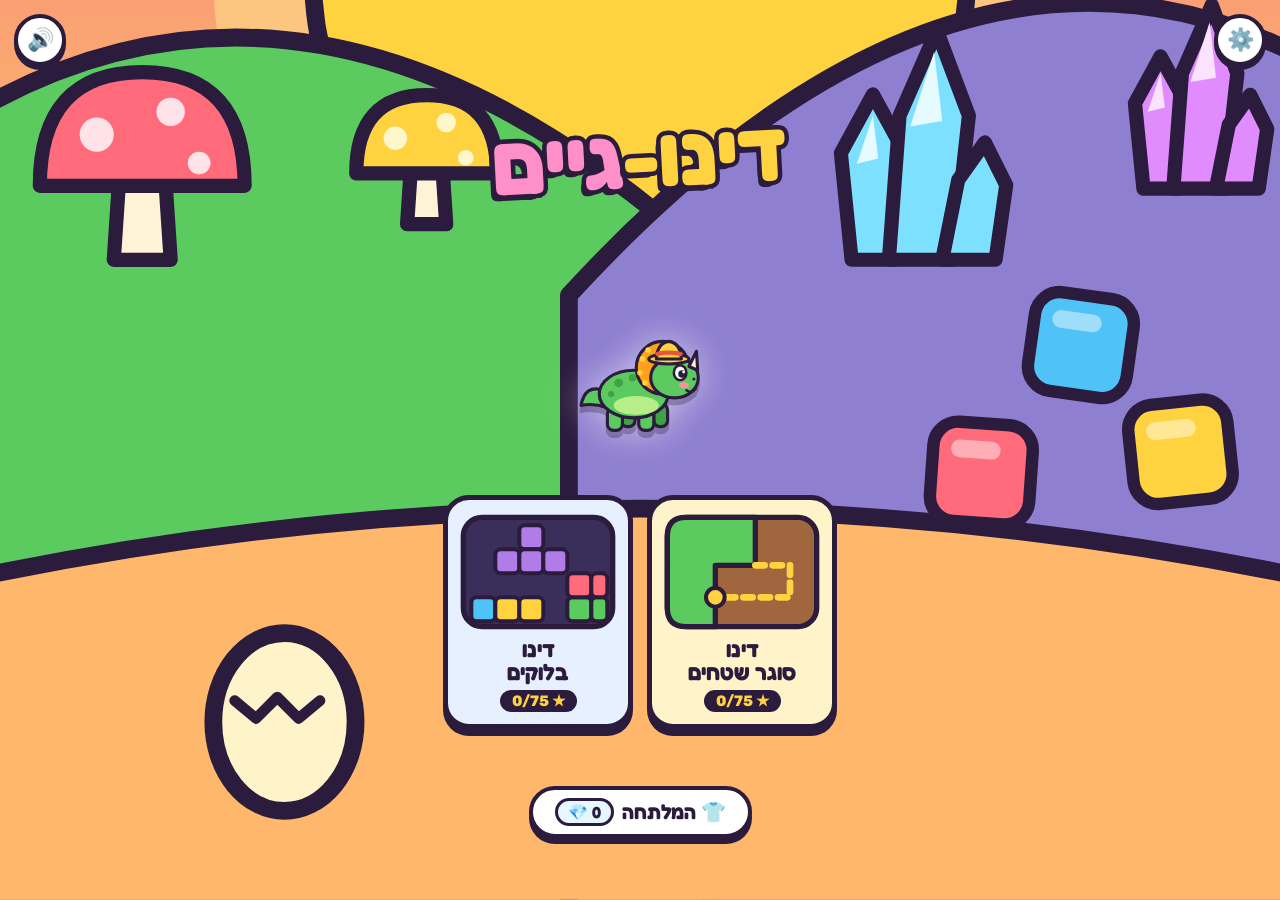
==== commit 466bd790: "Pause menu: an i button that explains the controls for this game, device and control mode Co-Authore" ====
--- a/game/index.html
+++ b/game/index.html
@@ -69,8 +69,12 @@
 </section>
 
 <section id="title" class="screen title-bg" hidden>
+  <div class="title-rain" aria-hidden="true"><i></i><i></i><i></i><i></i><i></i><i></i><i></i><i></i></div>
   <div class="title-inner">
-    <div id="titleLogo" class="logo">דינו<br><span>סוגר שטחים!</span></div>
+    <div class="title-head">
+      <div id="titleBadge" class="title-badge" aria-hidden="true"></div>
+      <div id="titleLogo" class="logo">דינו<br><span>סוגר שטחים!</span></div>
+    </div>
     <canvas id="titleHero" class="hero bob" aria-hidden="true"></canvas>
     <button id="playBtn" class="btn big">שחק!</button>
     <div class="chars-box">
@@ -79,8 +83,12 @@
       <button id="shopBtn" class="btn alt shop-btn">👕 המלתחה <span id="titleGems" class="gem-pill"></span></button>
     </div>
   </div>
-  <button id="titleHome" class="home-btn" aria-label="לכל המשחקים">
-    <svg class="ic" viewBox="0 0 48 48"><path class="fill" d="M6 25 L24 8 L42 25 L37 25 L37 40 L11 40 L11 25 Z"/><rect class="fill door" x="20" y="28" width="8" height="12" rx="3"/></svg>
+  <button id="titleHome" class="games-btn" aria-label="לכל המשחקים">
+    <svg class="ic" viewBox="0 0 48 48" stroke="#2B1B3D" stroke-width="3.5" stroke-linejoin="round">
+      <rect x="5" y="5" width="17" height="17" rx="5" fill="#5CCB5F"/><rect x="26" y="5" width="17" height="17" rx="5" fill="#B07CE8"/>
+      <rect x="5" y="26" width="17" height="17" rx="5" fill="#FFD23F"/><rect x="26" y="26" width="17" height="17" rx="5" fill="#4FC3F7"/>
+    </svg>
+    <span>משחקים</span>
   </button>
 </section>
 
@@ -158,8 +166,7 @@
   </div>
   <div id="boardWrap" class="board-wrap">
     <canvas id="cv"></canvas>
-    <canvas id="bcv"></canvas>
-    <div id="banner" class="banner" hidden></div>
+    <canvas id="bcv"></canvas>    <div id="banner" class="banner" hidden></div>
   </div>
   <div id="hint" class="hint" hidden></div>
   <div id="pad" class="pad" aria-label="חיצים">
@@ -183,6 +190,7 @@
   <div id="pause" class="overlay" hidden>
     <div class="panel pause-panel">
       <div class="pause-nap" aria-hidden="true"><img id="pauseDino" alt=""><span class="zz">z<i>z</i><b>z</b></span></div>
+      <button id="ctrlInfoBtn" class="info-btn" aria-label="איך משחקים">i</button>
       <h2>הפסקה</h2>
       <button id="resumeBtn" class="btn resume">
         <svg class="ic" viewBox="0 0 48 48"><path class="fill" d="M15 9 L39 24 L15 39 Z"/></svg>
@@ -218,6 +226,16 @@
           </button>
         </div>
       </div>
+    </div>
+  </div>
+
+  <!-- How to play: the controls for this game, on this device, in the control mode that's on -->
+  <div id="ctrlInfo" class="overlay" hidden>
+    <div class="panel ctrl-panel">
+      <h2>איך משחקים</h2>
+      <div id="ctrlMode" class="ctrl-mode"></div>
+      <ul id="ctrlList" class="ctrl-list"></ul>
+      <button id="ctrlInfoClose" class="btn">הבנתי!</button>
     </div>
   </div>
 
--- a/game/style.css
+++ b/game/style.css
@@ -55,6 +55,10 @@
 .btn.danger { background: var(--lava); color: var(--paper); }
 
 /* Hub: pick a game */
+/* The picker has its own look: a sunset fair, not the dig game's jungle */
+#hub { background: #3B1E6E url("assets/hub-bg.svg") center bottom / cover no-repeat; }
+#hub .hub-logo { color: #FFD23F; transform: rotate(-3deg); }
+#hub .hub-logo span { color: #FF8FC8; }
 .hub-inner { flex: 1; display: flex; flex-direction: column; align-items: center; justify-content: space-evenly; padding: 70px 16px 20px; gap: 10px; }
 .hub-logo { font-size: clamp(54px, 17vw, 92px); }
 .hub-hero { height: min(36vw, 160px); }
@@ -88,6 +92,36 @@
 }
 .logo span { color: var(--leaf); }
 #title[data-game="blocks"] .logo span { color: #4FC3F7; }
+/* Each game's start screen says which game it is: the hub card's picture as a sticker above the name,
+   its own colours, and (blocks) stones raining down behind everything. */
+.title-head { display: flex; flex-direction: column; align-items: center; gap: 4px; position: relative; z-index: 1; }
+.title-badge {
+  width: 96px; padding: 5px; background: var(--paper); border: 4px solid var(--ink); border-radius: 20px;
+  box-shadow: 0 5px 0 var(--ink); transform: rotate(-6deg); animation: badgeWiggle 3s ease-in-out infinite;
+}
+.title-badge svg { display: block; width: 100%; height: auto; }
+@keyframes badgeWiggle { 0%, 100% { transform: rotate(-6deg); } 50% { transform: rotate(-2deg) translateY(-3px); } }
+#title[data-game="blocks"] .title-badge { background: #E6F0FF; }
+#title[data-game="dig"] .title-badge { background: #FFF4C9; }
+#title[data-game="blocks"] #playBtn { background: #4FC3F7; }
+#title .title-inner { position: relative; z-index: 1; padding-bottom: calc(env(safe-area-inset-bottom, 0px) + 84px); } /* room for the corner button */
+@media (max-height: 760px) { #title .hero { height: min(34vw, 150px); } .title-badge { width: 80px; } }
+.title-rain { display: none; position: absolute; inset: 0; overflow: hidden; pointer-events: none; }
+#title[data-game="blocks"] .title-rain { display: block; }
+.title-rain i {
+  position: absolute; top: -60px; width: 34px; height: 34px; border-radius: 9px;
+  border: 3.5px solid var(--ink); box-shadow: inset 6px 6px 0 rgba(255,255,255,.35);
+  opacity: .55; animation: rain 9s linear infinite;
+}
+.title-rain i:nth-child(1) { left: 6%;  background: #4FC3F7; animation-delay: 0s; }
+.title-rain i:nth-child(2) { left: 22%; background: #FFD23F; animation-delay: -6.5s; animation-duration: 11s; }
+.title-rain i:nth-child(3) { left: 38%; background: #B07CE8; animation-delay: -3s; }
+.title-rain i:nth-child(4) { left: 55%; background: #FF9F1C; animation-delay: -8s; animation-duration: 10s; }
+.title-rain i:nth-child(5) { left: 70%; background: #5CCB5F; animation-delay: -1.5s; animation-duration: 12s; }
+.title-rain i:nth-child(6) { left: 86%; background: #FF6B7A; animation-delay: -5s; }
+.title-rain i:nth-child(7) { left: 14%; background: #5B8DEF; animation-delay: -10s; animation-duration: 13s; }
+.title-rain i:nth-child(8) { left: 78%; background: #FFD23F; animation-delay: -2.5s; animation-duration: 10.5s; }
+@keyframes rain { from { transform: translateY(0) rotate(0deg); } to { transform: translateY(calc(100vh + 120px)) rotate(180deg); } }
 .hero { width: min(60vw, 260px); height: min(44vw, 190px); filter: drop-shadow(0 6px 0 rgba(43,27,61,.3)) drop-shadow(0 0 18px rgba(255,255,255,.55)); }
 .chars-box { display: flex; flex-direction: column; align-items: center; gap: 6px; width: 100%; }
 .chars { display: flex; gap: 5px; justify-content: center; flex-wrap: wrap; }
@@ -141,6 +175,18 @@
 }
 .home-btn:active { transform: translateY(4px); box-shadow: 0 1px 0 var(--ink); }
 .home-btn .ic { width: 38px; height: 38px; }
+/* Back to the game picker: a pill with four little game tiles, so it doesn't look like the home button */
+.games-btn {
+  position: absolute; z-index: 3;
+  left: calc(env(safe-area-inset-left, 0px) + 12px); bottom: calc(env(safe-area-inset-bottom, 0px) + 14px);
+  width: 62px; height: 62px; border-radius: 50%; display: grid; place-items: center;
+  background: #FFFFFF; border: 4px solid var(--ink); box-shadow: 0 5px 0 var(--ink);
+  font-family: var(--display); font-weight: 700; font-size: 18px; color: var(--ink);
+  transition: transform .06s;
+}
+.games-btn:active { transform: translateY(4px); box-shadow: 0 1px 0 var(--ink); }
+.games-btn .ic { width: 36px; height: 36px; }
+.games-btn span { display: none; } /* no room for the word down here; the four tiles say it */
 .map-head h1 {
   font-family: var(--display); font-weight: 700; font-size: 34px; margin: 0;
   color: var(--paper); -webkit-text-stroke: 7px var(--ink); paint-order: stroke fill;
@@ -277,7 +323,20 @@
 }
 .bk svg { width: 30px; height: 30px; fill: var(--ink); pointer-events: none; overflow: visible; }
 .bk.on { background: #FFF1B0; transform: translateY(3px); box-shadow: 0 2px 0 #000; }
-.bk.drop { background: #FF9EC0; }
+.bk.drop { background: #FF9EC0; width: 78px; height: 78px; border-radius: 24px; }
+.bk.drop svg { width: 40px; height: 40px; }
+.ready-how { font-weight: 800; font-size: 15px; color: var(--muted); }
+#game[data-world="b1"] { background: #2A1F5C; }
+#game[data-world="b2"] { background: #7A2E58; }
+#game[data-world="b3"] { background: #103A72; }
+#game[data-world="b4"] { background: #7A4A18; }
+#game[data-world="b5"] { background: #0E0A2E; }
+#map[data-game="blocks"] { background: #3A2E7A; }
+#map[data-game="blocks"][data-world="2"] { background: #FF9EC7; }
+#map[data-game="blocks"][data-world="3"] { background: #164A9E; }
+#map[data-game="blocks"][data-world="4"] { background: #E5A64E; }
+#map[data-game="blocks"][data-world="5"] { background: #0E0A2E; }
+#title[data-game="blocks"] { background: #2A1F5C url("assets/btitle-bg.svg") center bottom / cover no-repeat; }
 .bk.rot { width: 78px; height: 78px; border-radius: 50%; background: var(--leaf); }
 .bk.rot svg { width: 46px; height: 46px; }
 .bk.rot .o { fill: none; stroke: var(--ink); stroke-width: 11; stroke-linecap: round; }
@@ -351,6 +410,26 @@
 .ptile.t-restart { background: #4FC3F7; }
 .ptile.t-map { background: var(--sun); }
 .ptile.t-home { background: #FF9EC0; }
+.info-btn {
+  position: absolute; top: 12px; right: 12px; width: 40px; height: 40px; border-radius: 50%;
+  display: grid; place-items: center; background: #FFFFFF; border: 4px solid var(--ink); box-shadow: 0 3px 0 var(--ink);
+  font-family: Georgia, 'Times New Roman', serif; font-style: italic; font-weight: 700; font-size: 22px; line-height: 1; color: #2A7FC0;
+}
+.info-btn:active { transform: translateY(3px); box-shadow: 0 0 0 var(--ink); }
+#ctrlInfo { z-index: 30; }
+.ctrl-panel h2 { margin: 0; }
+.ctrl-mode {
+  font-weight: 800; font-size: 14px; background: var(--ink); color: var(--sun); border-radius: 999px; padding: 3px 14px; margin-top: -4px;
+}
+.ctrl-list { list-style: none; margin: 0; padding: 0; width: 100%; display: flex; flex-direction: column; gap: 8px; }
+.ctrl-list li {
+  display: flex; align-items: center; gap: 10px; text-align: start; font-weight: 700; font-size: 16px; line-height: 1.25;
+  background: #FFF6DA; border: 3px solid rgba(43,27,61,.15); border-radius: 14px; padding: 7px 10px;
+}
+.ctrl-list .k {
+  flex: none; min-width: 44px; height: 34px; padding: 0 6px; display: grid; place-items: center; border-radius: 10px;
+  background: #FFFFFF; border: 3px solid var(--ink); box-shadow: 0 3px 0 var(--ink); font-size: 17px; font-weight: 800; direction: ltr;
+}
 .pause-row { width: 100%; display: flex; align-items: center; gap: 10px; padding-top: 4px; border-top: 3px dashed rgba(43,27,61,.18); padding-top: 14px; }
 .round-toggle {
   flex: none; width: 58px; height: 58px; border-radius: 50%; display: grid; place-items: center;
